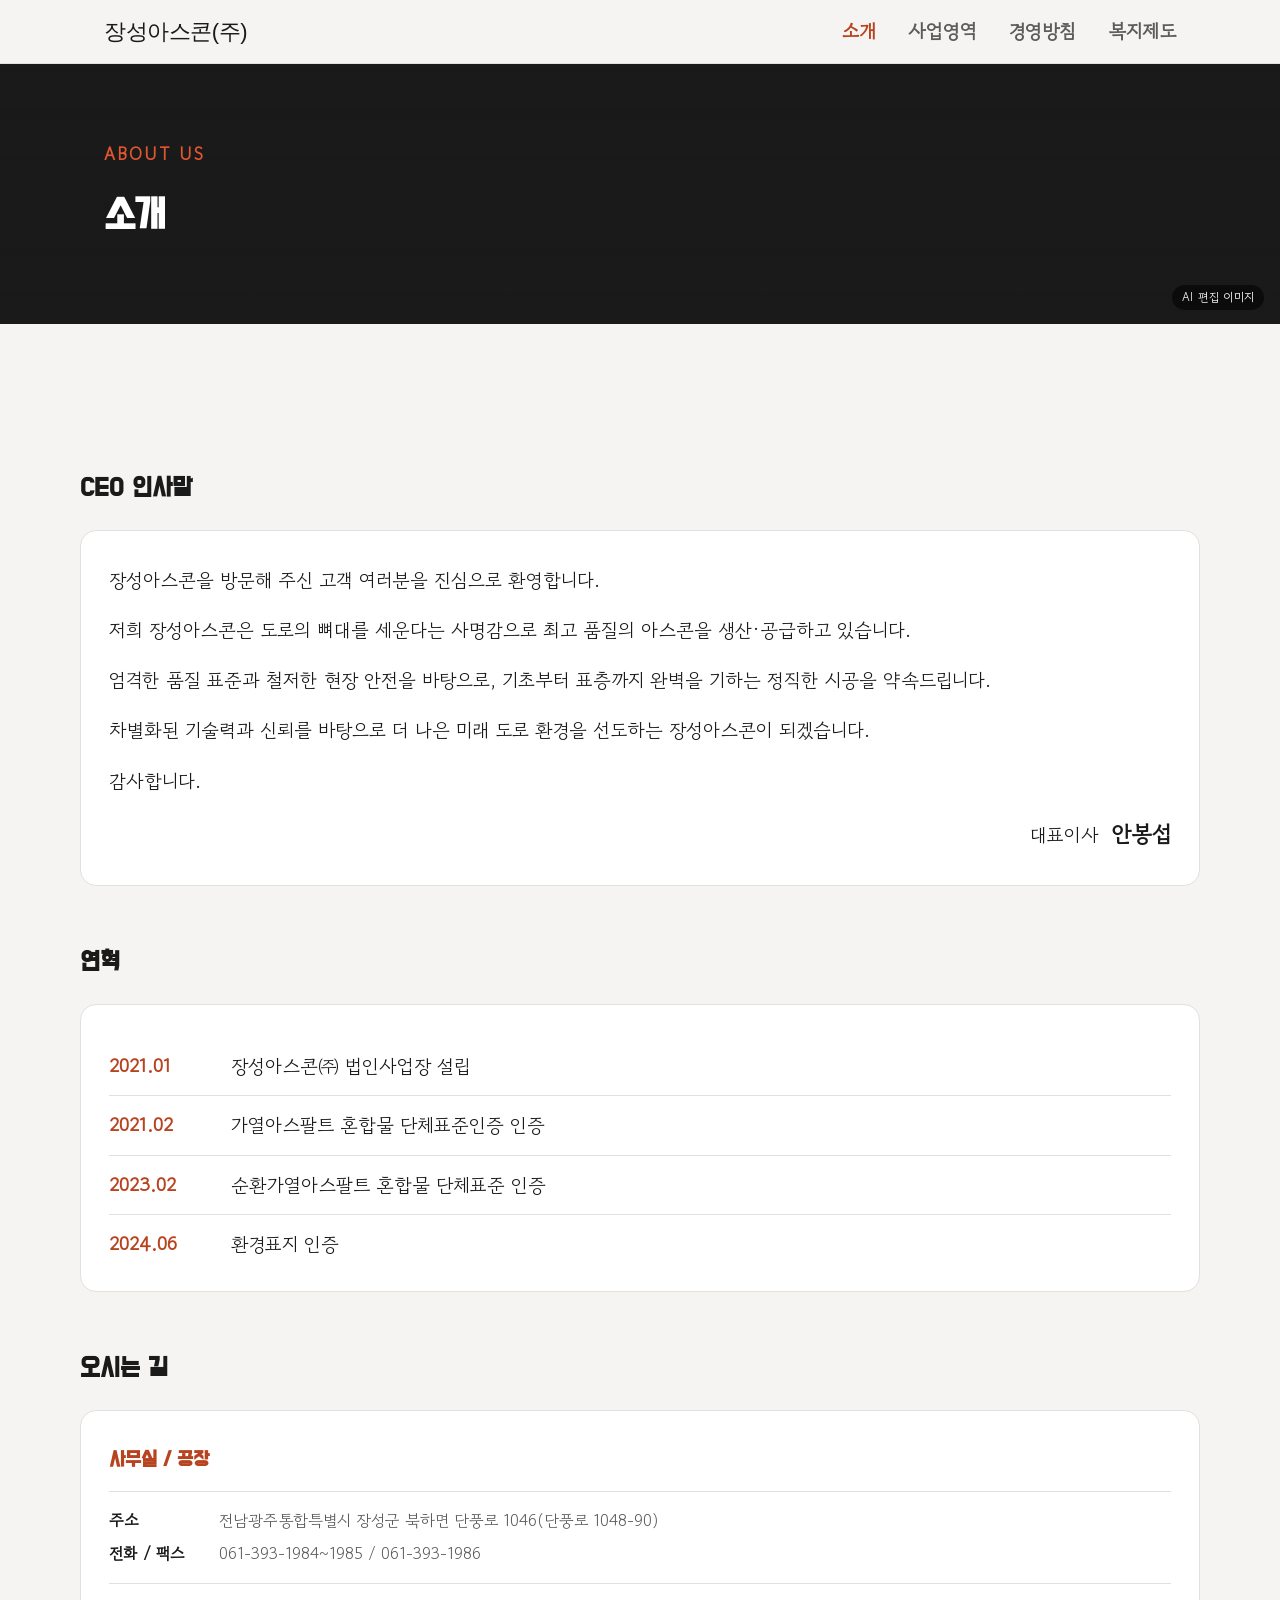
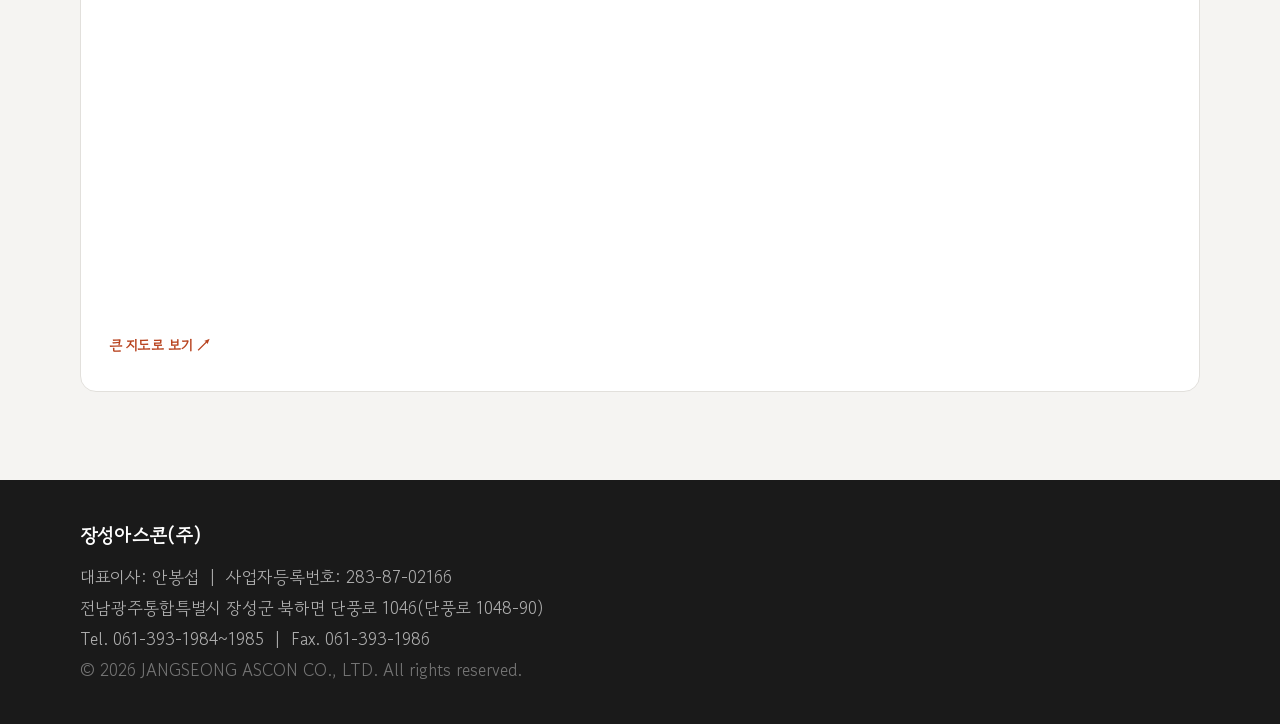
==== about.html @ c24a10f8 "AI로 생성·편집한 이미지에 표시 문구 추가 - 홈/소개/경영방침 배경(plant-01·02·05·06)에는 우하단 배지, 사업영역의 포장 단면·아스콘 종류·재료 이미지에는 안내 " ====
<!DOCTYPE html>
<html lang="ko">
<head>
<meta charset="UTF-8">
<meta name="viewport" content="width=device-width, initial-scale=1.0">
<title>소개 | 장성아스콘(주)</title>
<meta name="description" content="장성아스콘(주) 소개">
<link rel="preconnect" href="https://fonts.googleapis.com">
<link rel="preconnect" href="https://fonts.gstatic.com" crossorigin>
<link href="https://fonts.googleapis.com/css2?family=Do+Hyeon&family=Gowun+Dodum&display=swap" rel="stylesheet">
<link rel="stylesheet" href="https://cdn.jsdelivr.net/gh/orioncactus/pretendard@v1.3.9/dist/web/variable/pretendardvariable-dynamic-subset.min.css">
<link rel="stylesheet" href="css/style.css?v=3">
</head>
<body>

<header class="site-header" id="siteHeader">
  <div class="header-inner">
    <a href="index.html" class="logo">
      <span class="logo-text">장성아스콘(주)</span>
    </a>
    <nav class="site-nav" id="siteNav">
      <a href="about.html" class="active">소개</a>
      <a href="business.html">사업영역</a>
      <a href="policy.html">경영방침</a>
      <a href="welfare.html">복지제도</a>
    </nav>
    <button class="nav-toggle" id="navToggle" aria-label="메뉴 열기" aria-expanded="false">
      <span></span><span></span><span></span>
    </button>
  </div>
</header>

<main>

  <section class="page-banner">
    <div class="hero-bg" aria-hidden="true">
      <img src="img/plant-01.jpg" alt="">
      <div class="hero-overlay"></div>
    </div>
    <span class="ai-badge">AI 편집 이미지</span>
    <div class="page-banner-content">
      <p class="eyebrow">ABOUT US</p>
      <h1>소개</h1>
    </div>
  </section>

  <section class="section section-about">
    <div class="section-inner">
      <div class="subsection">
        <h3 class="subsection-title">CEO 인사말</h3>
        <div class="panel ceo-greeting">
          <p>장성아스콘을 방문해 주신 고객 여러분을 진심으로 환영합니다.</p>
          <p>저희 장성아스콘은 도로의 뼈대를 세운다는 사명감으로 최고 품질의 아스콘을 생산·공급하고 있습니다.</p>
          <p>엄격한 품질 표준과 철저한 현장 안전을 바탕으로, 기초부터 표층까지 완벽을 기하는 정직한 시공을 약속드립니다.</p>
          <p>차별화된 기술력과 신뢰를 바탕으로 더 나은 미래 도로 환경을 선도하는 장성아스콘이 되겠습니다.</p>
          <p>감사합니다.</p>
          <p class="ceo-name">대표이사&nbsp; <strong>안봉섭</strong></p>
        </div>
      </div>

      <div class="subsection">
        <h3 class="subsection-title">연혁</h3>
        <div class="panel">
          <div class="timeline">
            <div class="timeline-item"><span class="timeline-date">2021.01</span><span class="timeline-desc">장성아스콘㈜ 법인사업장 설립</span></div>
            <div class="timeline-item"><span class="timeline-date">2021.02</span><span class="timeline-desc">가열아스팔트 혼합물 단체표준인증 인증</span></div>
            <div class="timeline-item"><span class="timeline-date">2023.02</span><span class="timeline-desc">순환가열아스팔트 혼합물 단체표준 인증</span></div>
            <div class="timeline-item"><span class="timeline-date">2024.06</span><span class="timeline-desc">환경표지 인증</span></div>
          </div>
        </div>
      </div>

      <div class="subsection">
        <h3 class="subsection-title">오시는 길</h3>
        <div class="location-grid">
          <div class="panel location-panel">
            <h3>사무실 / 공장</h3>
            <div class="location-bar">
              <div class="location-bar-item"><strong>주소</strong><span>전남광주통합특별시 장성군 북하면 단풍로 1046(단풍로 1048-90)</span></div>
              <div class="location-bar-item"><strong>전화 / 팩스</strong><span>061-393-1984~1985 / 061-393-1986</span></div>
            </div>
            <div class="location-map">
              <iframe
                src="https://www.google.com/maps?q=35.361393,126.870706&t=k&z=16&output=embed"
                loading="lazy"
                referrerpolicy="no-referrer-when-downgrade"
                aria-label="장성아스콘 사무실/공장 위치 위성지도 (전남광주통합특별시 장성군 북하면 단풍로 1046(단풍로 1048-90))">
              </iframe>
              <a class="map-link" href="https://www.google.com/maps/search/?api=1&query=35.361393,126.870706" target="_blank" rel="noopener">큰 지도로 보기 ↗</a>
            </div>
          </div>
        </div>
      </div>
    </div>
  </section>

</main>

<footer class="site-footer">
  <div class="footer-inner">
    <div class="footer-logo">장성아스콘(주)</div>
    <p>대표이사: 안봉섭 &nbsp;|&nbsp; 사업자등록번호: 283-87-02166</p>
    <p>전남광주통합특별시 장성군 북하면 단풍로 1046(단풍로 1048-90)</p>
    <p>Tel. 061-393-1984~1985 &nbsp;|&nbsp; Fax. 061-393-1986</p>
    <p class="footer-copy">© 2026 JANGSEONG ASCON CO., LTD. All rights reserved.</p>
  </div>
</footer>

<script src="js/script.js"></script>
</body>
</html>
---- css/style.css ----
:root {
  --ink: #1a1a1a;
  --ink-soft: #5c5c5c;
  --stone: #2b2b2b;
  --accent: #e0562f;
  --accent-dark: #b8431f;
  --bg: #f5f4f2;
  --card-bg: #ffffff;
  --border: #e2e0dc;
  --max: 1120px;
}

* { margin: 0; padding: 0; box-sizing: border-box; }
/* 스크롤 스냅 속도는 CSS가 아니라 js/script.js 의 DURATION 값으로 제어됨(PC 전용) */
html { scroll-snap-type: none; }
@media (max-width: 640px) { html { scroll-behavior: smooth; } }

body {
  font-family: "Gowun Dodum", "Pretendard Variable", Pretendard, -apple-system, sans-serif;
  font-size: 21px;
  color: var(--ink);
  background: var(--bg);
  line-height: 1.6;
  word-break: keep-all;
  overflow-wrap: break-word;
}

h1, h2, h3, .btn-primary, .preview-link {
  font-family: "Do Hyeon", "Gowun Dodum", "Pretendard Variable", Pretendard, sans-serif;
}

img, svg { display: block; max-width: 100%; }
a { color: inherit; text-decoration: none; }

/* ---------- Header ---------- */
.site-header {
  position: sticky;
  top: 0;
  z-index: 100;
  background: rgba(245, 244, 242, 0.9);
  backdrop-filter: blur(8px);
  border-bottom: 1px solid var(--border);
}
.header-inner {
  max-width: var(--max);
  margin: 0 auto;
  display: flex;
  align-items: center;
  justify-content: space-between;
  padding: 14px 24px;
}
.logo { display: flex; align-items: center; gap: 10px; }
.logo-mark { width: 34px; height: 34px; }
.logo-mark svg { width: 100%; height: 100%; }
.logo-text { font-family: "Pretendard Variable", Pretendard, -apple-system, sans-serif; font-size: 22px; font-weight: 500; letter-spacing: -0.02em; }
.logo-text em { font-style: normal; font-weight: 600; color: var(--ink-soft); margin-left: 2px; }

.site-nav { display: flex; gap: 32px; }
.site-nav a { font-size: 19px; font-weight: 600; color: var(--ink-soft); transition: color .15s; }
.site-nav a:hover, .site-nav a.active { color: var(--accent-dark); }

.nav-toggle {
  display: none;
  flex-direction: column;
  justify-content: center;
  gap: 5px;
  width: 34px; height: 34px;
  background: none; border: none; cursor: pointer;
}
.nav-toggle span { width: 100%; height: 2px; background: var(--ink); border-radius: 2px; }

/* ---------- Slow zoom (Ken Burns) ---------- */
@keyframes slowZoom {
  from { transform: scale(1); }
  to { transform: scale(1.12); }
}
.hero-bg img {
  animation: slowZoom 20s ease-out forwards;
}

/* ---------- Hero ---------- */
.hero {
  position: relative;
  min-height: 100vh;
  display: flex;
  align-items: center;
  overflow: hidden;
  color: #fff;
  scroll-snap-align: start;
}
.hero-bg { position: absolute; inset: 0; z-index: 0; overflow: hidden; }
.hero-bg svg, .hero-bg img { width: 100%; height: 100%; object-fit: cover; display: block; }

.hero-overlay {
  position: absolute;
  inset: 0;
  background: linear-gradient(180deg, rgba(26,26,26,.5) 0%, rgba(26,26,26,.72) 100%);
}
.hero-content {
  position: relative;
  z-index: 1;
  max-width: var(--max);
  margin: 0 auto;
  padding: 100px 24px;
  width: 100%;
}
.eyebrow {
  font-size: 17px;
  font-weight: 700;
  letter-spacing: 0.12em;
  color: var(--accent);
  margin-bottom: 16px;
}
.hero h1 {
  font-size: 53px;
  font-weight: 400;
  letter-spacing: -0.01em;
  line-height: 1.3;
  margin-bottom: 20px;
}
.hero-sub {
  font-size: 21px;
  color: rgba(255,255,255,0.8);
  max-width: 560px;
  margin-bottom: 32px;
}
.btn-primary {
  display: inline-block;
  background: var(--accent);
  color: #fff;
  font-weight: 700;
  font-size: 19px;
  padding: 13px 28px;
  border-radius: 999px;
  transition: background .15s, transform .15s;
}
.btn-primary:hover { background: var(--accent-dark); transform: translateY(-1px); }

/* ---------- Page banner (subpages) ---------- */
.page-banner {
  position: relative;
  min-height: 260px;
  display: flex;
  align-items: center;
  overflow: hidden;
  color: #fff;
  background: var(--ink);
}
.page-banner .hero-bg img { object-fit: cover; object-position: center 35%; }
.page-banner-content {
  position: relative;
  z-index: 1;
  max-width: var(--max);
  margin: 0 auto;
  padding: 0 24px;
  width: 100%;
}
.page-banner h1 { font-size: 41px; font-weight: 800; letter-spacing: -0.02em; }

/* ---------- Home preview sections (히어로처럼 사진 전체 + 검은 음영, 참고 사이트 스타일) ---------- */
.preview-section {
  position: relative;
  min-height: 100vh;
  display: flex;
  align-items: center;
  overflow: hidden;
  color: #fff;
}
.preview-content {
  position: relative;
  z-index: 1;
  width: 100%;
  padding: 0 7%;
}
.preview-section.reverse .preview-content { text-align: right; }
.preview-eyebrow { font-size: 17px; font-weight: 700; letter-spacing: 0.12em; color: var(--accent); margin-bottom: 16px; }
.preview-content h2 { font-size: 48px; font-weight: 400; letter-spacing: -0.01em; margin-bottom: 18px; color: #fff; }
.preview-content p { font-size: 19px; color: rgba(255,255,255,.82); line-height: 1.75; margin-bottom: 28px; max-width: 560px; }
.preview-section.reverse .preview-content p { margin-left: auto; }
.preview-link {
  display: inline-flex;
  align-items: center;
  gap: 6px;
  font-weight: 700;
  font-size: 19px;
  color: #fff;
  width: fit-content;
  border-bottom: 2px solid var(--accent);
  padding-bottom: 4px;
  transition: color .15s;
}
.preview-section.reverse .preview-link { margin-left: auto; }
.preview-link:hover { color: var(--accent); }

/* ---------- Sections ---------- */
.section { padding: 88px 24px; }
.section-inner { max-width: var(--max); margin: 0 auto; }
.section-desc { color: var(--ink); font-size: 23px; font-weight: 600; line-height: 1.6; margin-bottom: 40px; }

.section-about { background: var(--bg); }
.panel {
  background: var(--card-bg);
  border: 1px solid var(--border);
  border-radius: 16px;
  padding: 32px 28px;
}
.subsection { margin-top: 56px; }
.subsection-title { font-size: 26px; font-weight: 800; margin-bottom: 20px; }
.subsection .panel { margin-top: 0; }
.panel > .subsection-title { padding-left: 24px; margin-bottom: 24px; }

.ceo-greeting p { font-size: 19px; color: var(--ink); line-height: 1.8; margin-bottom: 16px; }
.ceo-greeting p:last-child { margin-bottom: 0; }
.ceo-slogan { font-size: 23px; font-weight: 800; color: var(--accent-dark); margin-bottom: 28px !important; }
.ceo-name { text-align: right; font-size: 19px; }
.ceo-name strong { font-size: 22px; }

.info-table { display: flex; flex-direction: column; }
.info-table > div {
  display: flex;
  padding: 14px 0;
  border-bottom: 1px solid var(--border);
  font-size: 19px;
}
.info-table > div:last-child { border-bottom: none; padding-bottom: 0; }
.info-table dt { width: 104px; flex-shrink: 0; font-weight: 700; color: var(--ink-soft); }
.info-table dd { font-weight: 500; }

.timeline { display: flex; flex-direction: column; }
.timeline-item {
  display: flex;
  gap: 24px;
  padding: 14px 0;
  border-bottom: 1px solid var(--border);
  font-size: 19px;
}
.timeline-item:last-child { border-bottom: none; padding-bottom: 0; }
.timeline-date { width: 98px; flex-shrink: 0; font-weight: 800; color: var(--accent-dark); }
.timeline-desc { color: var(--ink); }

.location-grid { display: grid; grid-template-columns: 1fr; gap: 24px; align-items: start; }
.location-panel h3 { font-size: 21px; font-weight: 700; margin-bottom: 14px; color: var(--accent-dark); }
.location-panel p { font-size: 19px; color: var(--ink-soft); margin-top: 2px; }
.location-bar {
  border-top: 1px solid var(--border);
  border-bottom: 1px solid var(--border);
  padding: 16px 0;
  display: flex;
  flex-direction: column;
  gap: 8px;
  margin-bottom: 20px;
}
.location-bar-item { display: flex; gap: 14px; font-size: 16px; }
.location-bar-item strong { width: 96px; flex-shrink: 0; font-weight: 700; }
.location-bar-item span { color: var(--ink-soft); }
.location-map iframe { width: 100%; height: 320px; border: 0; border-radius: 14px; display: block; }
.map-link {
  display: inline-block;
  margin-top: 10px;
  font-size: 14px;
  font-weight: 700;
  color: var(--accent-dark);
}
.map-link:hover { text-decoration: underline; }

/* ---------- Business cards ---------- */
.section-business { background: var(--card-bg); }
.card-grid { margin-top: 40px; display: grid; grid-template-columns: repeat(3, 1fr); gap: 24px; }
.card {
  background: var(--bg);
  border: 1px solid var(--border);
  border-radius: 16px;
  padding: 32px 28px;
}
.card-icon { display: inline-flex; width: 48px; height: 48px; color: var(--accent-dark); margin-bottom: 20px; }
.card h3 { font-size: 22px; font-weight: 700; margin-bottom: 8px; }
.card p { font-size: 19px; color: var(--ink-soft); line-height: 1.7; }

/* ---------- 사업영역 ---------- */
.pavement-title {
  display: inline-block;
  margin-top: 48px;
  margin-bottom: 16px;
  padding: 8px 16px;
  background: var(--ink);
  color: #fff;
  border-radius: 8px;
  font-size: 18px;
  font-weight: 800;
  box-shadow: 0 6px 16px rgba(26,26,26,.25);
}
h3.pavement-title:first-of-type { margin-top: 8px; }
.pavement-title-lg { margin-top: 96px; }
.pavement-figure {
  border-radius: 16px;
  overflow: hidden;
  border: 1px solid var(--border);
  box-shadow: 0 12px 32px rgba(26,26,26,.1);
}
.pavement-figure img { width: 100%; height: auto; display: block; }

/* 아스팔트 포장 단면: 층별 실사 이미지(예시용) 위에 층 이름만 표기 */
.pavement-block { display: flex; gap: 32px; align-items: stretch; }
.pavement-visual {
  flex: 1 1 45%;
  display: flex;
  flex-direction: column;
  border-radius: 16px;
  overflow: hidden;
  box-shadow: 0 12px 32px rgba(26,26,26,.18);
}
.pavement-layer {
  position: relative;
  flex: 1;
  display: flex;
  align-items: center;
  justify-content: center;
  background-size: cover;
  background-position: center;
  background-repeat: no-repeat;
  color: #fff;
  font-size: 20px;
  font-weight: 800;
  letter-spacing: .04em;
  text-shadow: 0 1px 2px rgba(0,0,0,.9), 0 2px 10px rgba(0,0,0,.75), 0 0 22px rgba(0,0,0,.55);
}
.layer-surface  { background-image: url("../img/pavement/surface.jpg"); }
.layer-binder   { background-image: url("../img/pavement/binder.jpg"); }
.layer-base     { background-image: url("../img/pavement/base.jpg"); }
.layer-subbase  { background-image: url("../img/pavement/subbase.jpg"); }
.layer-frost    { background-image: url("../img/pavement/frost.jpg"); }
.layer-subgrade { background-image: url("../img/pavement/subgrade.jpg"); }

.pavement-table { flex: 1 1 55%; display: flex; flex-direction: column; gap: 10px; }
.pavement-row {
  flex: 1;
  background: var(--ink);
  border-radius: 12px;
  padding: 20px 24px;
  display: flex;
  flex-direction: column;
  justify-content: center;
}
.pavement-name {
  color: #fff;
  font-weight: 700;
  font-size: 18px;
  margin-bottom: 4px;
}
.pavement-name em { display: block; font-style: normal; font-weight: 500; font-size: 13px; color: rgba(255,255,255,.55); margin-top: 2px; }
.pavement-desc { color: rgba(255,255,255,.82); font-size: 16px; line-height: 1.6; }

@media (max-width: 860px) {
  .pavement-block { flex-direction: column; }
  .pavement-visual { flex: none; height: 220px; flex-direction: row; }
  .pavement-layer { font-size: 13px; letter-spacing: .08em; writing-mode: vertical-rl; }
}

/* 제품 사진 카드 (자재 시편/제품 사진 + 설명) */
.product-grid { display: grid; grid-template-columns: repeat(2, 1fr); gap: 16px; }
.product-card {
  display: flex;
  align-items: center;
  gap: 20px;
  background: var(--card-bg);
  border: 1px solid var(--border);
  border-radius: 14px;
  padding: 16px;
}
.product-card img { width: 120px; height: 120px; object-fit: cover; border-radius: 10px; flex-shrink: 0; }
.product-info h4 { font-size: 18px; font-weight: 700; margin-bottom: 6px; }
.product-info h4 em { display: block; font-style: normal; font-weight: 500; font-size: 13px; color: var(--ink-soft); margin-top: 2px; }
.product-info p { font-size: 15px; color: var(--ink-soft); line-height: 1.55; }

@media (max-width: 640px) {
  .product-grid { grid-template-columns: 1fr; }
  .product-card img { width: 88px; height: 88px; }
}

/* 아스콘 단면 비교 + 6가지 종류 (검은 타이틀 배지 없이 다이어그램 바로 이어서) */
.type-comparison-figure { margin-top: 32px; }
.type-grid { display: grid; grid-template-columns: repeat(2, 1fr); gap: 16px; margin-top: 24px; }
.type-card {
  display: flex;
  align-items: center;
  gap: 20px;
  background: transparent;
  border: 1px solid var(--border);
  border-radius: 14px;
  padding: 16px;
}
.type-card img { width: 220px; height: 170px; object-fit: contain; background: #fff; border-radius: 10px; flex-shrink: 0; }
.type-info { flex: 1; min-width: 0; }
.type-info h4 { font-size: 18px; font-weight: 700; margin-bottom: 6px; }
.type-info h4 em { display: block; font-style: normal; font-weight: 500; font-size: 13px; color: var(--ink-soft); margin-top: 2px; }
.type-info p { font-size: 15px; color: var(--ink-soft); line-height: 1.55; }

@media (max-width: 640px) {
  .type-grid { grid-template-columns: 1fr; }
  .type-card img { width: 140px; height: 108px; }
}

/* 아스콘의 재료: 슬라이드 1개씩 자동 전환(5초) + 하단 스테퍼로 수동 이동 */
.material-showcase { margin-top: 24px; }
.material-layout { display: flex; align-items: center; gap: 48px; }
.material-text { flex: 1 1 45%; min-width: 0; }
.material-name {
  font-size: 30px;
  font-weight: 800;
  color: var(--accent);
  margin-bottom: 16px;
  opacity: 0;
  transform: translateY(8px);
  transition: opacity .4s ease, transform .4s ease;
}
.material-desc {
  font-size: 16px;
  line-height: 1.7;
  color: var(--ink-soft);
  margin-bottom: 14px;
  min-height: 1.7em;
  opacity: 0;
  transform: translateY(8px);
  transition: opacity .4s ease, transform .4s ease;
}
.material-extra { opacity: 0; transform: translateY(8px); transition: opacity .4s ease, transform .4s ease; }
.material-points { list-style: none; margin: 0; padding: 0; display: flex; flex-direction: column; gap: 8px; }
.material-points li {
  position: relative;
  padding-left: 18px;
  font-size: 15px;
  line-height: 1.6;
  color: var(--ink-soft);
}
.material-points li::before {
  content: "";
  position: absolute;
  left: 0;
  top: 9px;
  width: 6px;
  height: 6px;
  border-radius: 50%;
  background: var(--accent);
}
.material-showcase.is-visible .material-name,
.material-showcase.is-visible .material-desc,
.material-showcase.is-visible .material-extra { opacity: 1; transform: none; }

/* 아스팔트(완성품) 인트로 슬라이드: 4가지 재료를 원형 썸네일로 미리보기 */
.material-circles { display: flex; flex-wrap: wrap; gap: 22px; }
.material-circle-item {
  appearance: none;
  -webkit-appearance: none;
  background: none;
  border: none;
  padding: 0;
  display: flex;
  flex-direction: column;
  align-items: center;
  gap: 8px;
  cursor: pointer;
  width: 84px;
}
.material-circle {
  width: 72px;
  height: 72px;
  border-radius: 50%;
  overflow: hidden;
  border: 2px solid var(--border);
  transition: border-color .25s ease, transform .25s ease;
}
.material-circle img { width: 100%; height: 100%; object-fit: cover; display: block; }
.material-circle-item:hover .material-circle { border-color: var(--accent); transform: translateY(-3px); }
.material-circle-label { font-size: 13px; color: var(--ink-soft); text-align: center; line-height: 1.4; }

.material-photo {
  flex: 1 1 55%;
  border-radius: 16px;
  overflow: hidden;
  box-shadow: 0 16px 40px rgba(26,26,26,.14);
  aspect-ratio: 3 / 2;
}
.material-photo img {
  width: 100%;
  height: 100%;
  object-fit: cover;
  display: block;
  opacity: 0;
  transition: opacity .5s ease;
}
.material-photo img.is-visible { opacity: 1; }

.material-stepper { display: flex; align-items: center; justify-content: center; gap: 0; margin-top: 40px; }
.material-dot {
  appearance: none;
  -webkit-appearance: none;
  width: 14px;
  height: 14px;
  border-radius: 50%;
  border: none;
  padding: 0;
  background-color: var(--border);
  cursor: pointer;
  flex-shrink: 0;
  transition: background-color .3s ease, transform .3s ease;
}
.material-dot.active { background-color: var(--accent); transform: scale(1.25); }
.material-dot-line { width: 44px; height: 2px; background: var(--border); flex-shrink: 0; }

@media (max-width: 860px) {
  .material-layout { flex-direction: column-reverse; gap: 24px; }
  .material-text { flex: none; width: 100%; }
  .material-photo { flex: none; width: 100%; }
  .material-dot-line { width: 24px; }
}

/* ---------- People values ---------- */
.section-people { background: var(--bg); }
.value-grid { margin-top: 40px; display: grid; grid-template-columns: repeat(3, 1fr); gap: 24px; }
.value {
  background: var(--card-bg);
  border: 1px solid var(--border);
  border-radius: 16px;
  padding: 32px 28px;
}
.value-mark { display: block; font-size: 17px; font-weight: 700; color: var(--accent); margin-bottom: 12px; }
.value h3 { font-size: 23px; font-weight: 700; margin-bottom: 10px; }
.value p { font-size: 19px; color: var(--ink-soft); }

/* ---------- Placeholder note ---------- */
.pending-note {
  padding: 24px;
  background: #fdece5;
  border: 1px solid #f6cfc0;
  border-radius: 14px;
  font-size: 19px;
  color: var(--ink-soft);
}

/* ---------- 복지제도 ---------- */
.section-welfare { background: var(--bg); }
.welfare-grid { margin-top: 40px; display: grid; grid-template-columns: repeat(3, 1fr); gap: 20px; }
.welfare-item {
  background: var(--card-bg);
  border: 1px solid var(--border);
  border-radius: 16px;
  padding: 28px 26px;
  transition: box-shadow .2s, border-color .2s;
}
.welfare-item:hover { border-color: var(--accent); box-shadow: 0 10px 24px rgba(26,26,26,.08); }
.welfare-icon { display: inline-flex; width: 34px; height: 34px; color: var(--accent-dark); margin-bottom: 14px; }
.welfare-item h3 { font-size: 19px; font-weight: 700; margin-bottom: 6px; }
.welfare-item p { font-size: 17px; color: var(--ink-soft); }
.welfare-note {
  grid-column: 1 / -1;
  margin-top: 4px;
  padding: 20px 24px;
  background: #fdf6ec;
  border: 1px solid #f0dcc0;
  border-radius: 14px;
  font-size: 17px;
  color: var(--ink-soft);
}

@media (max-width: 860px) {
  .welfare-grid { grid-template-columns: repeat(2, 1fr); }
}
@media (max-width: 640px) {
  .welfare-grid { grid-template-columns: 1fr; }
}

/* ---------- Footer ---------- */
.site-footer { background: var(--ink); color: rgba(255,255,255,0.65); padding: 40px 24px; }
.footer-inner { max-width: var(--max); margin: 0 auto; font-size: 17px; }
.footer-logo { font-size: 19px; font-weight: 800; color: #fff; margin-bottom: 12px; }
.footer-inner p { margin-top: 4px; }
.footer-copy { margin-top: 16px; color: rgba(255,255,255,0.4); }

/* ---------- Responsive ---------- */
@media (max-width: 860px) {
  .card-grid { grid-template-columns: 1fr; }
  .value-grid { grid-template-columns: 1fr; gap: 28px; }
  .location-grid { grid-template-columns: 1fr; gap: 20px; }
  .hero h1 { font-size: 39px; }
  .preview-content h2 { font-size: 39px; }
  .preview-section.reverse .preview-content { text-align: left; }
  .preview-section.reverse .preview-content p,
  .preview-section.reverse .preview-link { margin-left: 0; }
  .location-bar-item { flex-direction: column; gap: 4px; }
  .location-bar-item strong { width: auto; }
  .location-map iframe { height: 260px; }
}

@media (max-width: 640px) {
  .site-nav {
    position: absolute;
    top: 100%;
    left: 0;
    right: 0;
    background: var(--bg);
    border-bottom: 1px solid var(--border);
    flex-direction: column;
    gap: 0;
    padding: 8px 24px 16px;
    display: none;
  }
  .site-nav.open { display: flex; }
  .site-nav a { padding: 12px 0; border-bottom: 1px solid var(--border); }
  .nav-toggle { display: flex; }
  .hero-content { padding: 72px 24px; }
  .hero h1 { font-size: 34px; }
  body { font-size: 18px; }
}


/* AI 생성 이미지 표시 */
.ai-badge {
  position: absolute;
  right: 16px;
  bottom: 14px;
  z-index: 3;
  padding: 4px 10px;
  border-radius: 999px;
  background: rgba(0, 0, 0, .55);
  color: #fff;
  font-size: 12px;
  line-height: 1.4;
  letter-spacing: .02em;
  pointer-events: none;
}
.ai-note {
  margin: 14px 0 0;
  font-size: 13px;
  line-height: 1.6;
  color: var(--ink-soft, #777);
}
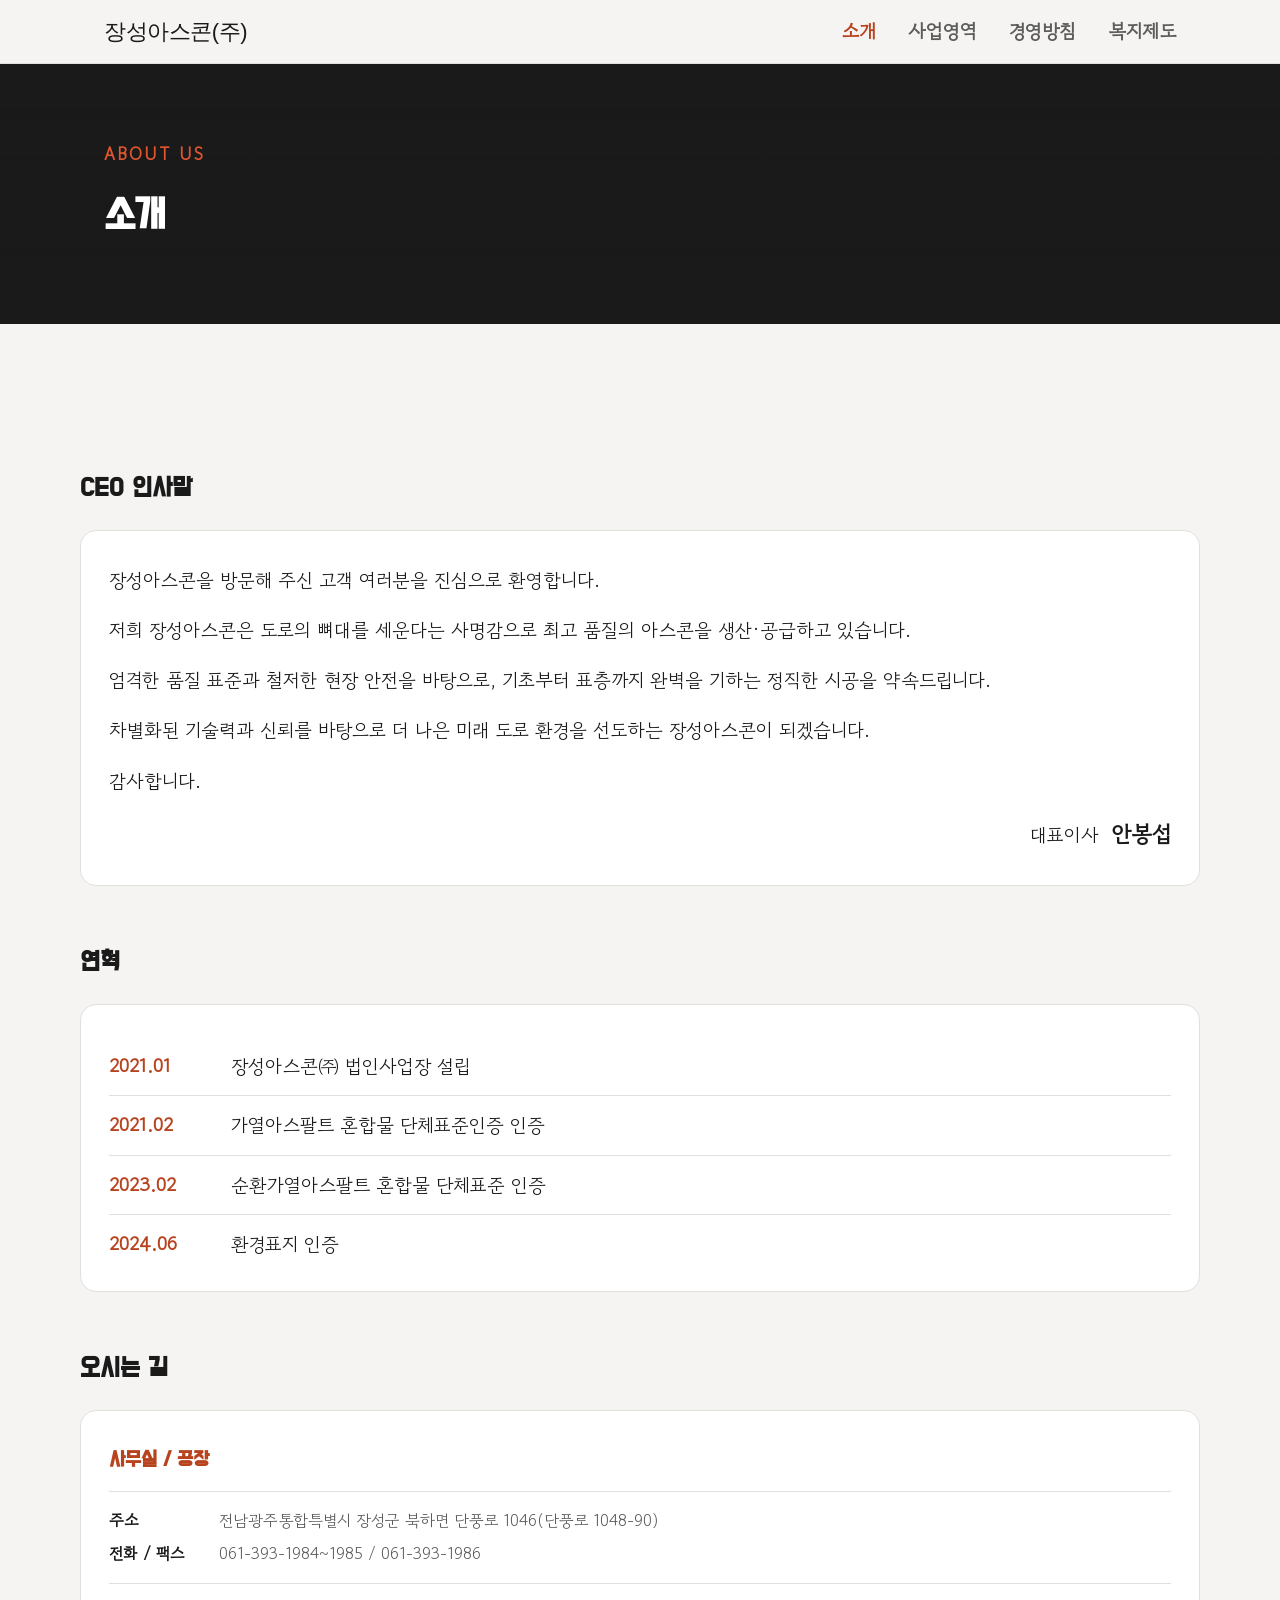
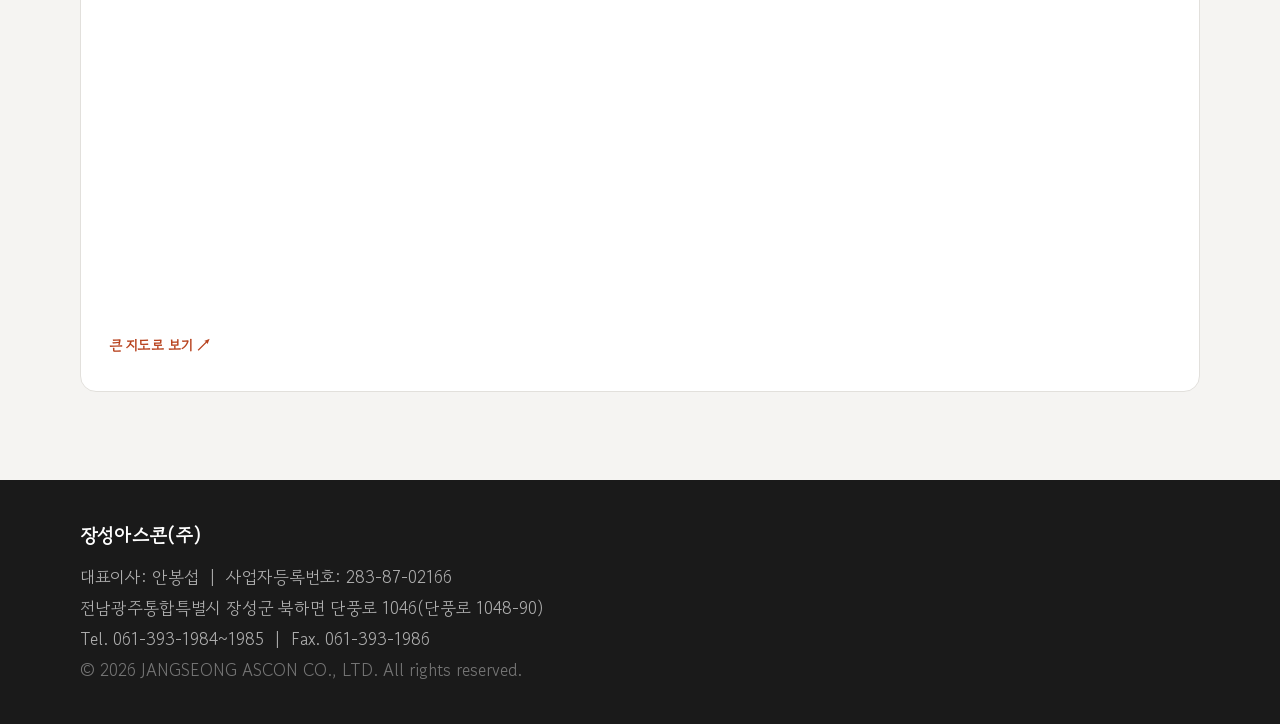
==== commit 43c57c67: "AI 생성 이미지 표시 문구 추가 되돌림 요청에 따라 직전 커밋(AI 표시 배지·안내 문구 추가)을 원복.  Co-Authored-By: Claude Sonnet 5.5 <nore" ====
--- a/about.html
+++ b/about.html
@@ -9,7 +9,7 @@
 <link rel="preconnect" href="https://fonts.gstatic.com" crossorigin>
 <link href="https://fonts.googleapis.com/css2?family=Do+Hyeon&family=Gowun+Dodum&display=swap" rel="stylesheet">
 <link rel="stylesheet" href="https://cdn.jsdelivr.net/gh/orioncactus/pretendard@v1.3.9/dist/web/variable/pretendardvariable-dynamic-subset.min.css">
-<link rel="stylesheet" href="css/style.css?v=3">
+<link rel="stylesheet" href="css/style.css">
 </head>
 <body>
 
@@ -37,7 +37,6 @@
       <img src="img/plant-01.jpg" alt="">
       <div class="hero-overlay"></div>
     </div>
-    <span class="ai-badge">AI 편집 이미지</span>
     <div class="page-banner-content">
       <p class="eyebrow">ABOUT US</p>
       <h1>소개</h1>
--- a/css/style.css
+++ b/css/style.css
@@ -611,26 +611,3 @@
   .hero h1 { font-size: 34px; }
   body { font-size: 18px; }
 }
-
-
-/* AI 생성 이미지 표시 */
-.ai-badge {
-  position: absolute;
-  right: 16px;
-  bottom: 14px;
-  z-index: 3;
-  padding: 4px 10px;
-  border-radius: 999px;
-  background: rgba(0, 0, 0, .55);
-  color: #fff;
-  font-size: 12px;
-  line-height: 1.4;
-  letter-spacing: .02em;
-  pointer-events: none;
-}
-.ai-note {
-  margin: 14px 0 0;
-  font-size: 13px;
-  line-height: 1.6;
-  color: var(--ink-soft, #777);
-}
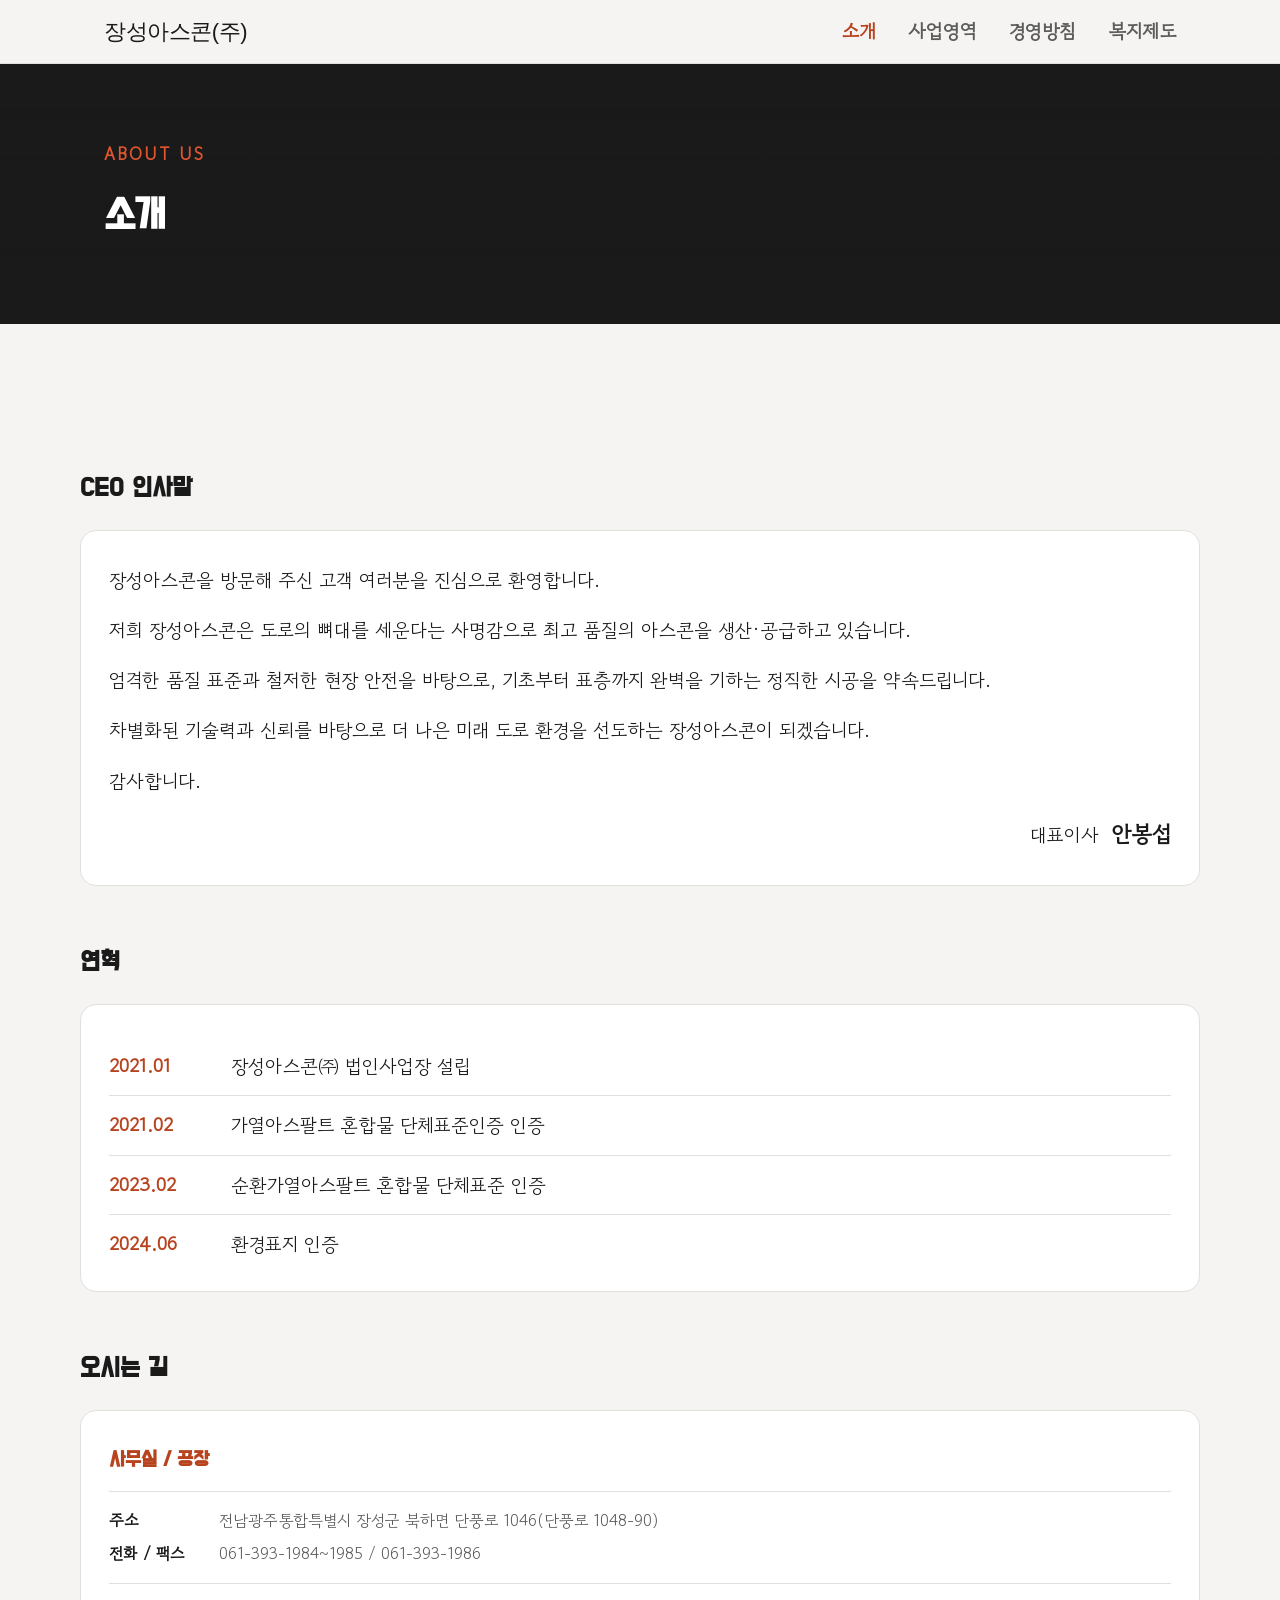
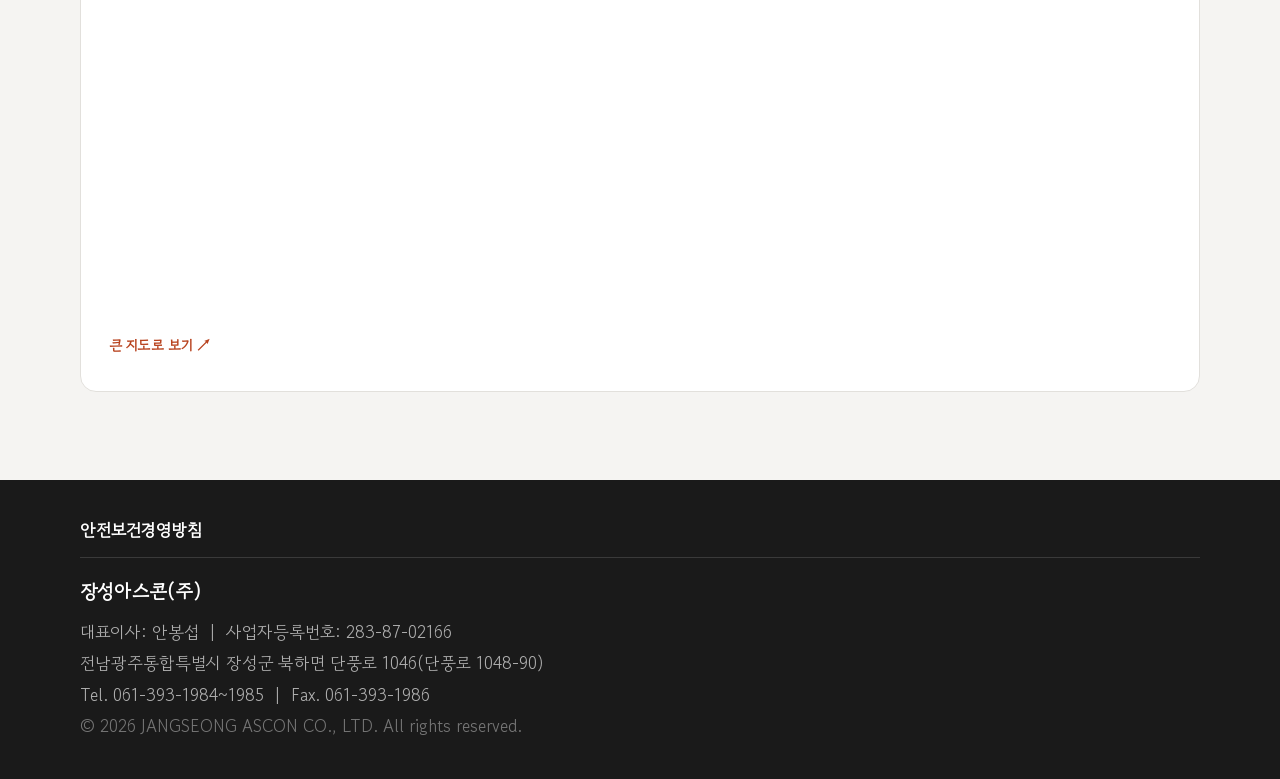
==== commit 55dd8e8f: "안전보건경영방침 페이지 추가(8개 방침·원본 이미지·PDF 내려받기), 푸터와 경영방침 페이지에 링크 Co-Authored-By: Claude Sonnet 5.5 <noreply@" ====
--- a/about.html
+++ b/about.html
@@ -9,7 +9,7 @@
 <link rel="preconnect" href="https://fonts.gstatic.com" crossorigin>
 <link href="https://fonts.googleapis.com/css2?family=Do+Hyeon&family=Gowun+Dodum&display=swap" rel="stylesheet">
 <link rel="stylesheet" href="https://cdn.jsdelivr.net/gh/orioncactus/pretendard@v1.3.9/dist/web/variable/pretendardvariable-dynamic-subset.min.css">
-<link rel="stylesheet" href="css/style.css">
+<link rel="stylesheet" href="css/style.css?v=8">
 </head>
 <body>
 
@@ -97,6 +97,7 @@
 
 <footer class="site-footer">
   <div class="footer-inner">
+    <div class="footer-links"><a href="safety.html">안전보건경영방침</a></div>
     <div class="footer-logo">장성아스콘(주)</div>
     <p>대표이사: 안봉섭 &nbsp;|&nbsp; 사업자등록번호: 283-87-02166</p>
     <p>전남광주통합특별시 장성군 북하면 단풍로 1046(단풍로 1048-90)</p>
--- a/css/style.css
+++ b/css/style.css
@@ -292,6 +292,7 @@
 h3.pavement-title:first-of-type { margin-top: 8px; }
 .pavement-title-lg { margin-top: 96px; }
 .pavement-figure {
+  position: relative;
   border-radius: 16px;
   overflow: hidden;
   border: 1px solid var(--border);
@@ -474,6 +475,7 @@
 .material-circle-label { font-size: 13px; color: var(--ink-soft); text-align: center; line-height: 1.4; }
 
 .material-photo {
+  position: relative;
   flex: 1 1 55%;
   border-radius: 16px;
   overflow: hidden;
@@ -611,3 +613,32 @@
   .hero h1 { font-size: 34px; }
   body { font-size: 18px; }
 }
+
+
+
+
+/* ---------- 안전보건경영방침 ---------- */
+.safety-lead { font-size: 22px; line-height: 1.9; color: var(--ink); padding: 28px 32px; background: var(--card-bg); border: 1px solid var(--border); border-left: 6px solid var(--accent); border-radius: 0 6px 6px 0; }
+.safety-lead p + p { margin-top: 12px; }
+.safety-list { list-style: none; margin: 28px 0 0; padding: 0; display: grid; grid-template-columns: repeat(2, 1fr); gap: 16px; }
+.safety-list li { display: flex; gap: 18px; align-items: flex-start; padding: 24px 26px; background: var(--card-bg); border: 1px solid var(--border); border-top: 3px solid var(--accent); border-radius: 4px; }
+.safety-num { flex: 0 0 auto; min-width: 40px; font-family: "Do Hyeon", "Gowun Dodum", sans-serif; font-size: 30px; line-height: 1.3; color: var(--accent); }
+.safety-list p { margin: 0; font-size: 20px; line-height: 1.8; color: var(--ink); }
+.safety-sign { margin-top: 48px; text-align: center; }
+.safety-sign .safety-date { font-size: 21px; color: var(--ink-soft); }
+.safety-sign .safety-ceo { margin-top: 8px; font-size: 24px; color: var(--ink); }
+.safety-sign .safety-ceo strong { margin-left: 8px; font-family: "Do Hyeon", "Gowun Dodum", sans-serif; font-size: 30px; font-weight: 400; }
+.safety-orig-title { margin: 76px 0 8px; text-align: center; font-size: 30px; }
+.safety-orig-desc { text-align: center; color: var(--ink-soft); font-size: 19px; margin-bottom: 28px; }
+.safety-doc { display: block; width: 380px; max-width: 100%; margin: 0 auto; text-align: center; font-size: 19px; color: var(--ink); }
+.safety-doc img { width: 100%; height: auto; background: #fff; border: 1px solid var(--border); box-shadow: 0 14px 34px rgba(30,30,20,.16); transition: transform .2s ease, box-shadow .2s ease; }
+.safety-doc:hover img { transform: translateY(-4px); box-shadow: 0 20px 44px rgba(30,30,20,.22); }
+.safety-doc span { display: block; margin-top: 14px; }
+.safety-download-wrap { text-align: center; margin-top: 30px; }
+.safety-download { display: inline-flex; align-items: center; gap: 10px; background: var(--accent); color: #fff; font-family: "Do Hyeon", "Gowun Dodum", sans-serif; font-size: 20px; padding: 13px 30px; border-radius: 4px; transition: background .2s ease, transform .2s ease; }
+.safety-download::before { content: '↓'; font-size: 20px; }
+.safety-download:hover { background: var(--accent-dark); transform: translateY(-2px); }
+.footer-links { display: flex; flex-wrap: wrap; margin-bottom: 18px; padding-bottom: 16px; border-bottom: 1px solid rgba(255,255,255,.14); }
+.footer-links a { color: #fff; font-size: 17px; font-weight: 600; line-height: 1.2; }
+.footer-links a:hover { color: var(--accent); }
+@media (max-width: 760px) { .safety-list { grid-template-columns: 1fr; } .safety-lead { padding: 20px; font-size: 18px; } .safety-list li { padding: 18px; gap: 14px; } .safety-list p { font-size: 18px; } }
